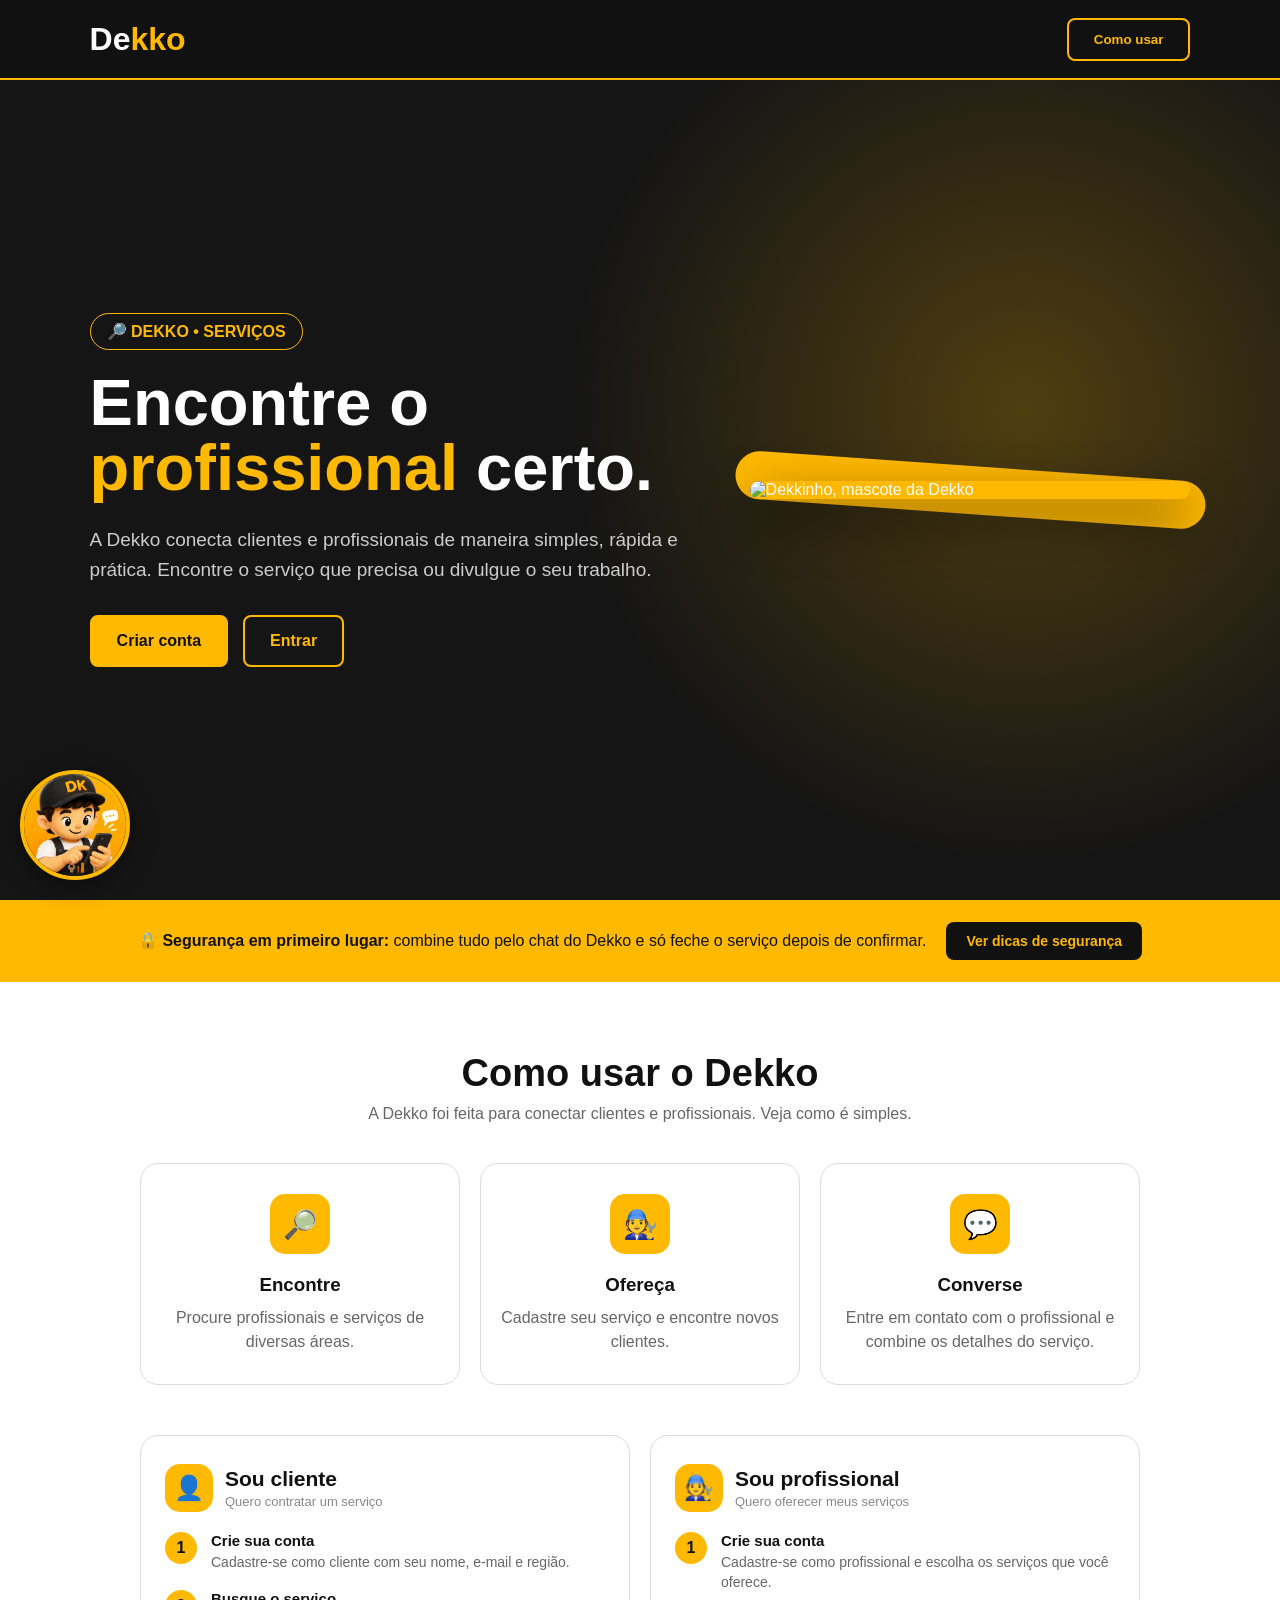
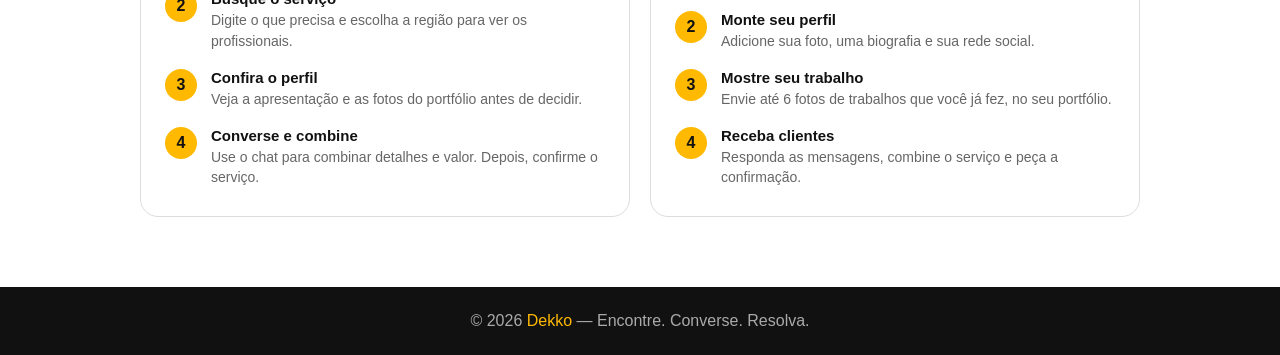
==== public/index.html @ 68f9e817 "Teste 1" ====
<!DOCTYPE html>
<html lang="pt-BR">

<head>
    <meta charset="UTF-8">
    <meta name="viewport" content="width=device-width, initial-scale=1.0">

    <title>Dekko - Busca de Serviços</title>

    <link rel="stylesheet" href="../css/style.css?v=17">

    <link rel="stylesheet" href="../css/home.css?v=1">
</head>

<body>

    <!-- HEADER -->
    <header>

        <div class="logo">
            De<span>kko</span>
        </div>

        <div class="menu">

            <button
                class="btn-entrar"
                type="button"
                onclick="irParaComoUsar()"
            >
                Como usar
            </button>

        </div>

    </header>


    <!-- HERO -->
    <section class="hero">

        <div class="texto">

            <div class="tag">
                🔎 DEKKO • SERVIÇOS
            </div>

            <h1>
                Encontre o
                <span>profissional</span>
                certo.
            </h1>

            <p>
                A Dekko conecta clientes e profissionais
                de maneira simples, rápida e prática.
                Encontre o serviço que precisa ou
                divulgue o seu trabalho.
            </p>

            <div class="botoes">

                <button
                    class="btn-cadastrar"
                    type="button"
                    onclick="abrirCadastro()"
                >
                    Criar conta
                </button>

                <button
                    class="btn-entrar"
                    type="button"
                    onclick="abrirLogin()"
                >
                    Entrar
                </button>

            </div>

        </div>


        <div class="imagem">
            <img
                src="dekin.jpg"
                alt="Dekkinho, mascote da Dekko"
            >
        </div>

    </section>


    <!-- FAIXA DE SEGURANÇA -->
    <section class="faixa-seguranca">

        <p>
            <strong>🔒 Segurança em primeiro lugar:</strong>
            combine tudo pelo chat do Dekko e só feche o serviço
            depois de confirmar.
        </p>

        <button
            type="button"
            onclick="dekkinhoFalar('seguranca')"
        >
            Ver dicas de segurança
        </button>

    </section>


    <!-- COMO USAR -->
    <section class="sobre" id="como-usar">

        <h2>Como usar o Dekko</h2>

        <p>
            A Dekko foi feita para conectar clientes
            e profissionais. Veja como é simples.
        </p>

        <div class="cards">

            <div class="card">

                <div class="icone">🔎</div>

                <h3>Encontre</h3>

                <p>
                    Procure profissionais e serviços de diversas áreas.
                </p>

            </div>


            <div class="card">

                <div class="icone">🧑‍🔧</div>

                <h3>Ofereça</h3>

                <p>
                    Cadastre seu serviço e encontre novos clientes.
                </p>

            </div>


            <div class="card">

                <div class="icone">💬</div>

                <h3>Converse</h3>

                <p>
                    Entre em contato com o profissional e combine
                    os detalhes do serviço.
                </p>

            </div>

        </div>


        <!-- PASSO A PASSO -->
        <div class="trilhas">

            <!-- CLIENTE -->
            <div class="trilha">

                <div class="trilha-titulo">
                    <div class="icone">👤</div>
                    <div>
                        <h3>Sou cliente</h3>
                        <span>Quero contratar um serviço</span>
                    </div>
                </div>

                <ol>
                    <li>
                        <strong>Crie sua conta</strong>
                        <span>Cadastre-se como cliente com seu nome, e-mail e região.</span>
                    </li>
                    <li>
                        <strong>Busque o serviço</strong>
                        <span>Digite o que precisa e escolha a região para ver os profissionais.</span>
                    </li>
                    <li>
                        <strong>Confira o perfil</strong>
                        <span>Veja a apresentação e as fotos do portfólio antes de decidir.</span>
                    </li>
                    <li>
                        <strong>Converse e combine</strong>
                        <span>Use o chat para combinar detalhes e valor. Depois, confirme o serviço.</span>
                    </li>
                </ol>

            </div>


            <!-- PROFISSIONAL -->
            <div class="trilha">

                <div class="trilha-titulo">
                    <div class="icone">🧑‍🔧</div>
                    <div>
                        <h3>Sou profissional</h3>
                        <span>Quero oferecer meus serviços</span>
                    </div>
                </div>

                <ol>
                    <li>
                        <strong>Crie sua conta</strong>
                        <span>Cadastre-se como profissional e escolha os serviços que você oferece.</span>
                    </li>
                    <li>
                        <strong>Monte seu perfil</strong>
                        <span>Adicione sua foto, uma biografia e sua rede social.</span>
                    </li>
                    <li>
                        <strong>Mostre seu trabalho</strong>
                        <span>Envie até 6 fotos de trabalhos que você já fez, no seu portfólio.</span>
                    </li>
                    <li>
                        <strong>Receba clientes</strong>
                        <span>Responda as mensagens, combine o serviço e peça a confirmação.</span>
                    </li>
                </ol>

            </div>

        </div>

    </section>


    <!-- FOOTER -->
    <footer>

        © 2026

        <span>Dekko</span>

        — Encontre. Converse. Resolva.

    </footer>


    <!-- ================================= -->
    <!-- DEKKINHO                          -->
    <!-- ================================= -->

    <button
        class="dk-botao"
        type="button"
        aria-label="Abrir conversa com o Dekkinho"
        onclick="alternarDekkinho()"
    >
        <img
            src="../img/dekkinhocell.jpg"
            alt="Dekkinho"
            onerror="this.onerror=null; this.src='dekin.jpg'"
        >
    </button>

    <div
        class="dk-painel"
        id="dkPainel"
        role="dialog"
        aria-label="Conversa com o Dekkinho"
    >

        <div class="dk-topo">

            <div class="dk-avatar">
                <img
                    src="../img/rostodekko.jpg"
                    alt="Dekkinho"
                    onerror="this.onerror=null; this.src='dekin.jpg'"
                >
            </div>

            <div>
                <strong>Dekkinho</strong>
                <small>Seu ajudante no Dekko</small>
            </div>

            <button
                class="dk-fechar"
                type="button"
                aria-label="Fechar conversa"
                onclick="fecharDekkinho()"
            >
                ×
            </button>

        </div>

        <div class="dk-conversa" id="dkConversa"></div>

        <div class="dk-opcoes">

            <button type="button" onclick="dekkinhoFalar('sobre')">
                💡 Sobre o Dekko
            </button>

            <button type="button" onclick="dekkinhoFalar('seguranca')">
                🔒 Dicas de segurança
            </button>

            <button type="button" onclick="dekkinhoFalar('como')">
                🧭 Como usar
            </button>

        </div>

    </div>


    <!-- LOGIN -->
    <div class="modal" id="login">

        <div class="caixa">

            <button
                class="fechar"
                type="button"
                onclick="fechar()"
            >
                ×
            </button>

            <h2>Entrar na Dekko</h2>

            <p>
                O mesmo login serve para clientes
                e profissionais.
            </p>

            <form onsubmit="fazerLogin(event)">

                <div class="campo">

                    <label>E-mail</label>

                    <input
                        type="email"
                        name="email"
                        placeholder="Digite seu e-mail"
                        required
                    >

                </div>


                <div class="campo">

                    <label>Senha</label>

                    <input
                        type="password"
                        name="senha"
                        placeholder="Digite sua senha"
                        required
                    >

                </div>


                <button
                    class="btn-form"
                    type="submit"
                >
                    Entrar
                </button>

            </form>

        </div>

    </div>


    <!-- ESCOLHA DO CADASTRO -->
    <div class="modal" id="cadastro">

        <div class="caixa">

            <button
                class="fechar"
                type="button"
                onclick="fechar()"
            >
                ×
            </button>

            <h2>Criar conta</h2>

            <p>
                Você deseja se cadastrar como:
            </p>

            <div class="escolha">

                <div
                    class="tipo"
                    onclick="abrirCliente()"
                >

                    <div class="emoji">👤</div>

                    <h3>Cliente</h3>

                    <p>
                        Quero contratar serviços
                    </p>

                </div>


                <div
                    class="tipo"
                    onclick="abrirProfissional()"
                >

                    <div class="emoji">🧑‍🔧</div>

                    <h3>Profissional</h3>

                    <p>
                        Quero oferecer serviços
                    </p>

                </div>

            </div>

        </div>

    </div>


    <!-- CLIENTE -->
    <div class="modal" id="cliente">

        <div class="caixa">

            <button
                class="fechar"
                type="button"
                onclick="fechar()"
            >
                ×
            </button>

            <h2>Cadastro de Cliente</h2>

            <p>
                Crie seus dados de acesso.
            </p>

            <form onsubmit="cadastrarCliente(event)">

                <div class="campo">

                    <label>Nome</label>

                    <input
                        type="text"
                        name="nome"
                        placeholder="Digite seu nome"
                        required
                    >

                </div>


                <div class="campo">

                    <label>E-mail</label>

                    <input
                        type="email"
                        name="email"
                        placeholder="Digite seu e-mail"
                        required
                    >

                </div>


                <div class="campo">

                    <label>Senha</label>

                    <input
                        type="password"
                        name="senha"
                        placeholder="Crie sua senha"
                        required
                    >

                </div>


                <div class="campo">

                    <label>Telefone</label>

                    <input
                        type="tel"
                        name="telefone"
                        placeholder="Digite seu telefone"
                    >

                </div>


                <div class="campo">

                    <label>Região</label>

                    <select
                        name="regiao"
                        required
                    >

                        <option value="">
                            Selecione sua região
                        </option>

                        <option value="Paracambi">
                            Paracambi
                        </option>

                        <option value="Japeri">
                            Japeri
                        </option>

                        <option value="Queimados">
                            Queimados
                        </option>

                        <option value="Seropédica">
                            Seropédica
                        </option>

                    </select>

                </div>


                <button
                    class="btn-form"
                    type="submit"
                >
                    Criar conta
                </button>

            </form>


            <button
                class="voltar"
                type="button"
                onclick="abrirCadastro()"
            >
                ← Voltar
            </button>

        </div>

    </div>


    <!-- PROFISSIONAL -->
    <div class="modal" id="profissional">

        <div class="caixa">

            <button
                class="fechar"
                type="button"
                onclick="fechar()"
            >
                ×
            </button>

            <h2>Cadastro de Profissional</h2>

            <p>
                Cadastre seu serviço na Dekko.
            </p>

            <form onsubmit="cadastrarProfissional(event)">

                <div class="campo">

                    <label>Nome</label>

                    <input
                        type="text"
                        name="nome"
                        placeholder="Digite seu nome"
                        required
                    >

                </div>


                <div class="campo">

                    <label>E-mail</label>

                    <input
                        type="email"
                        name="email"
                        placeholder="Digite seu e-mail"
                        required
                    >

                </div>


                <div class="campo">

                    <label>Senha</label>

                    <input
                        type="password"
                        name="senha"
                        placeholder="Crie sua senha"
                        required
                    >

                </div>


                <!-- SERVIÇOS -->
                <div class="campo">

                    <label>
                        Serviços que você oferece
                    </label>

                    <div class="servicos-checkbox">

                        <label>
                            <input
                                type="checkbox"
                                name="servicos[]"
                                value="Barbeiro"
                            >
                            Barbeiro
                        </label>

                        <label>
                            <input
                                type="checkbox"
                                name="servicos[]"
                                value="Cabeleireira"
                            >
                            Cabeleireira
                        </label>

                        <label>
                            <input
                                type="checkbox"
                                name="servicos[]"
                                value="Manicure"
                            >
                            Manicure
                        </label>

                        <label>
                            <input
                                type="checkbox"
                                name="servicos[]"
                                value="Eletricista"
                            >
                            Eletricista
                        </label>

                        <label>
                            <input
                                type="checkbox"
                                name="servicos[]"
                                value="Encanador"
                            >
                            Encanador
                        </label>

                        <label>
                            <input
                                type="checkbox"
                                name="servicos[]"
                                value="Técnico de informática"
                            >
                            Técnico de informática
                        </label>

                        <label>
                            <input
                                type="checkbox"
                                name="servicos[]"
                                value="Fotógrafo"
                            >
                            Fotógrafo
                        </label>

                        <label>
                            <input
                                type="checkbox"
                                name="servicos[]"
                                value="Designer"
                            >
                            Designer
                        </label>

                        <label>
                            <input
                                type="checkbox"
                                name="servicos[]"
                                value="Professor"
                            >
                            Professor
                        </label>

                        <label>

                            <input
                                type="checkbox"
                                id="checkboxOutro"
                                name="servicos[]"
                                value="outro"
                                onchange="verificarOutroServico()"
                            >

                            Outro serviço

                        </label>

                    </div>

                </div>


                <!-- OUTRO SERVIÇO -->
                <div
                    class="campo outro"
                    id="outro"
                >

                    <label>
                        Digite seu serviço
                    </label>

                    <input
                        type="text"
                        id="outroServico"
                        name="servico_outro"
                        placeholder="Qual serviço você oferece?"
                    >

                </div>


                <div class="campo">

                    <label>Telefone</label>

                    <input
                        type="tel"
                        name="telefone"
                        placeholder="Digite seu telefone"
                    >

                </div>


                <div class="campo">

                    <label>Endereço</label>

                    <input
                        type="text"
                        name="endereco"
                        placeholder="Digite seu endereço"
                    >

                </div>


                <div class="campo">

                    <label>Região</label>

                    <select
                        name="regiao"
                        required
                    >

                        <option value="">
                            Selecione sua região
                        </option>

                        <option value="Paracambi">
                            Paracambi
                        </option>

                        <option value="Japeri">
                            Japeri
                        </option>

                        <option value="Queimados">
                            Queimados
                        </option>

                        <option value="Seropédica">
                            Seropédica
                        </option>

                    </select>

                </div>


                <button
                    class="btn-form"
                    type="submit"
                >
                    Criar conta profissional
                </button>

            </form>


            <button
                class="voltar"
                type="button"
                onclick="abrirCadastro()"
            >
                ← Voltar
            </button>

        </div>

    </div>


    <!-- ================================= -->
    <!-- EDITAR PERFIL                     -->
    <!-- ================================= -->

    <div
        class="modal"
        id="modalEditarPerfil"
    >

        <div class="caixa">

            <button
                class="fechar"
                type="button"
                onclick="fecharEditarPerfil()"
            >
                ×
            </button>

            <h2>Editar perfil</h2>

            <p>
                Altere suas informações abaixo.
            </p>


            <form id="formEditarPerfil">

                <div class="campo">

                    <label for="editarNome">
                        Nome
                    </label>

                    <input
                        type="text"
                        id="editarNome"
                        name="nome"
                        value="João"
                        required
                    >

                </div>


                <div class="campo">

                    <label for="editarEmail">
                        E-mail
                    </label>

                    <input
                        type="email"
                        id="editarEmail"
                        name="email"
                        value="email@gmail.com"
                        required
                    >

                </div>


                <div class="campo">

                    <label for="editarTelefone">
                        Telefone
                    </label>

                    <input
                        type="tel"
                        id="editarTelefone"
                        name="telefone"
                        value="(21) 99999-9999"
                    >

                </div>


                <div class="campo">

                    <label for="editarRegiao">
                        Região
                    </label>

                    <select
                        id="editarRegiao"
                        name="regiao"
                        required
                    >

                        <option value="Paracambi">
                            Paracambi
                        </option>

                        <option value="Japeri">
                            Japeri
                        </option>

                        <option value="Queimados">
                            Queimados
                        </option>

                        <option value="Seropédica">
                            Seropédica
                        </option>

                    </select>

                </div>


                <div class="campo">

                    <label for="editarSenha">
                        Nova senha
                    </label>

                    <input
                        type="password"
                        id="editarSenha"
                        name="senha"
                        placeholder="Digite uma nova senha"
                    >

                </div>


                <button
                    class="btn-form"
                    type="submit"
                >
                    Salvar alterações
                </button>

            </form>

        </div>

    </div>


    <!-- JavaScript do Dekko -->
   <script src="../js/index.js?v=2"></script>


    <!-- JavaScript do Dekkinho -->
    <script src="../js/dekkinho.js?v=1"></script>


    <!-- VLibras -->
    <div vw class="enabled">

        <div
            vw-access-button
            class="active"
        ></div>

        <div vw-plugin-wrapper>

            <div class="vw-plugin-top-wrapper"></div>

        </div>

    </div>


    <script src="https://vlibras.gov.br/app/vlibras-plugin.js"></script>

    <script>

        new window.VLibras.Widget(
            "https://vlibras.gov.br/app"
        );

    </script>

</body>

</html>
---- css/style.css ----
* {
    margin: 0;
    padding: 0;
    box-sizing: border-box;
    font-family: Arial, Helvetica, sans-serif;
}

body {
    background: #111;
    color: white;
}

button {
    cursor: pointer;
    font-weight: bold;
}

/* ============================= */
/* HEADER */
/* ============================= */

header {
    width: 100%;
    height: 80px;
    background: #111;
    display: flex;
    align-items: center;
    justify-content: space-between;
    padding: 0 7%;
    border-bottom: 2px solid #ffb900;
}

.logo {
    font-size: 32px;
    font-weight: bold;
    color: white;
}

.logo span {
    color: #ffb900;
}

.menu {
    display: flex;
    align-items: center;
    gap: 15px;
}

/* ============================= */
/* BOTÕES DO HEADER */
/* ============================= */

.btn-entrar {
    padding: 12px 25px;
    border: 2px solid #ffb900;
    border-radius: 8px;
    background: transparent;
    color: #ffb900;
}

.btn-entrar:hover {
    background: #ffb900;
    color: #111;
}

.btn-cadastrar {
    padding: 12px 25px;
    border: 2px solid #ffb900;
    border-radius: 8px;
    background: #ffb900;
    color: #111;
}

.btn-cadastrar:hover {
    background: #ffd43b;
}

/* ============================= */
/* MENU DO PERFIL */
/* ============================= */

.perfil-menu {
    position: relative;
}

.btn-perfil {
    width: 46px;
    height: 46px;
    border: 2px solid #ffb900;
    border-radius: 50%;
    background: #ffb900;
    color: #111;
    font-size: 21px;
    display: flex;
    align-items: center;
    justify-content: center;
    transition: 0.2s;
    box-shadow: 0 4px 12px rgba(0, 0, 0, 0.25);
}

.btn-perfil:hover {
    background: #ffd43b;
    transform: scale(1.08);
}

.menu-perfil {
    display: none;
    position: absolute;
    top: 58px;
    right: 0;
    width: 215px;
    background: white;
    color: #111;
    border-radius: 14px;
    padding: 8px;
    box-shadow: 0 12px 35px rgba(0, 0, 0, 0.4);
    z-index: 9999;
}

.menu-perfil.ativo {
    display: block;
}

.perfil-info {
    padding: 12px;
    border-bottom: 1px solid #eee;
    margin-bottom: 5px;
}

.perfil-info strong {
    color: #111;
    font-size: 15px;
}

.menu-perfil button {
    width: 100%;
    border: none;
    background: transparent;
    color: #333;
    padding: 12px;
    border-radius: 9px;
    text-align: left;
    font-size: 14px;
    font-weight: 600;
    transition: 0.2s;
}

.menu-perfil button:hover {
    background: #fff3c4;
    color: #111;
}

/* ============================= */
/* HERO */
/* ============================= */

.hero {
    min-height: calc(100vh - 80px);
    display: flex;
    align-items: center;
    justify-content: space-between;
    gap: 60px;
    padding: 70px 7%;
    background:
        radial-gradient(
            circle at 80% 40%,
            rgba(255, 185, 0, 0.25),
            transparent 40%
        ),
        #151515;
}

.texto {
    max-width: 600px;
}

.tag {
    display: inline-block;
    padding: 8px 16px;
    border: 1px solid #ffb900;
    border-radius: 30px;
    color: #ffb900;
    margin-bottom: 20px;
    font-weight: bold;
}

h1 {
    font-size: 65px;
    line-height: 1;
    margin-bottom: 25px;
}

h1 span {
    color: #ffb900;
}

.texto p {
    font-size: 19px;
    line-height: 1.6;
    color: #ccc;
    margin-bottom: 30px;
}

.botoes {
    display: flex;
    gap: 15px;
}

.botoes button {
    font-size: 16px;
    padding: 15px 25px;
}

.imagem {
    width: 520px;
    max-width: 48%;
    position: relative;
}

.imagem::before {
    content: "";
    position: absolute;
    inset: -15px;
    background: #ffb900;
    border-radius: 30px;
    transform: rotate(4deg);
}

.imagem img {
    width: 100%;
    display: block;
    position: relative;
    border-radius: 22px;
    box-shadow: 0 20px 50px rgba(0, 0, 0, 0.7);
}

/* ============================= */
/* SOBRE */
/* ============================= */

.sobre {
    background: white;
    color: #111;
    padding: 70px 7%;
    text-align: center;
}

.sobre h2 {
    font-size: 38px;
    margin-bottom: 10px;
}

.sobre > p {
    color: #666;
    margin-bottom: 40px;
}

.cards {
    max-width: 1000px;
    margin: auto;
    display: grid;
    grid-template-columns: repeat(3, 1fr);
    gap: 20px;
}

.card {
    padding: 30px 20px;
    border: 1px solid #ddd;
    border-radius: 18px;
    transition: 0.2s;
}

.card:hover {
    transform: translateY(-5px);
    border-color: #ffb900;
    box-shadow: 0 10px 30px rgba(0, 0, 0, 0.1);
}

.icone {
    width: 60px;
    height: 60px;
    margin: auto auto 20px;
    border-radius: 15px;
    background: #ffb900;
    display: flex;
    align-items: center;
    justify-content: center;
    font-size: 28px;
}

.card h3 {
    margin-bottom: 10px;
}

.card p {
    color: #666;
    line-height: 1.5;
}

/* ============================= */
/* FOOTER */
/* ============================= */

footer {
    background: #111;
    color: #aaa;
    padding: 25px;
    text-align: center;
}

footer span {
    color: #ffb900;
}

/* ============================= */
/* MODAIS */
/* ============================= */

.modal {
    position: fixed;
    inset: 0;
    background: rgba(0, 0, 0, 0.82);
    display: none;
    align-items: center;
    justify-content: center;
    padding: 20px;
    z-index: 1000;
    overflow-y: auto;
}

.modal.ativo {
    display: flex;
}

.caixa {
    width: 100%;
    max-width: 430px;
    max-height: calc(100vh - 40px);
    background: white;
    color: #111;
    padding: 30px;
    border-radius: 18px;
    border-top: 6px solid #ffb900;
    position: relative;
    overflow-y: auto;
    box-shadow: 0 20px 60px rgba(0, 0, 0, 0.5);
}

.caixa h2 {
    font-size: 27px;
    margin-bottom: 8px;
    padding-right: 40px;
}

.caixa > p {
    color: #777;
    margin-bottom: 22px;
    line-height: 1.4;
}

.fechar {
    position: absolute;
    right: 14px;
    top: 14px;
    width: 34px;
    height: 34px;
    border: none;
    border-radius: 50%;
    background: #eee;
    color: #333;
    font-size: 20px;
    display: flex;
    align-items: center;
    justify-content: center;
}

.fechar:hover {
    background: #ffb900;
}

/* ============================= */
/* ESCOLHA CLIENTE / PROFISSIONAL */
/* ============================= */

.escolha {
    display: grid;
    grid-template-columns: 1fr 1fr;
    gap: 14px;
}

.tipo {
    border: 2px solid #ddd;
    padding: 22px 15px;
    border-radius: 15px;
    text-align: center;
    cursor: pointer;
    transition: 0.2s;
}

.tipo:hover {
    border-color: #ffb900;
    background: #fff9df;
    transform: translateY(-3px);
}

.tipo .emoji {
    font-size: 38px;
    margin-bottom: 8px;
}

.tipo p {
    font-size: 13px;
    color: #777;
    margin-top: 6px;
}

/* ============================= */
/* FORMULÁRIOS */
/* ============================= */

.campo {
    margin-bottom: 13px;
}

.campo label {
    display: block;
    font-weight: bold;
    margin-bottom: 6px;
    color: #222;
}

.campo input,
.campo select {
    width: 100%;
    padding: 12px;
    border: 1px solid #ccc;
    border-radius: 8px;
    outline: none;
    font-size: 15px;
    background: white;
    color: #111;
}

.campo input:focus,
.campo select:focus {
    border: 2px solid #ffb900;
}

/* ============================= */
/* SERVIÇOS */
/* ============================= */

.servicos-checkbox {
    display: grid;
    grid-template-columns: 1fr 1fr;
    gap: 8px;
    margin-top: 8px;
}

.servicos-checkbox label {
    display: flex;
    align-items: center;
    gap: 8px;
    padding: 10px;
    border: 1px solid #ddd;
    border-radius: 8px;
    font-size: 14px;
    cursor: pointer;
    transition: 0.2s;
}

.servicos-checkbox label:hover {
    border-color: #ffb900;
    background: #fff9df;
}

.servicos-checkbox input {
    width: auto;
    accent-color: #ffb900;
}

.outro {
    display: none;
}

.outro.ativo {
    display: block;
}

/* ============================= */
/* BOTÕES DOS FORMULÁRIOS */
/* ============================= */

.btn-form {
    width: 100%;
    padding: 14px;
    border: none;
    border-radius: 8px;
    background: #111;
    color: #ffb900;
    font-size: 15px;
}

.btn-form:hover {
    background: #ffb900;
    color: #111;
}

.voltar {
    width: 100%;
    margin-top: 13px;
    border: none;
    background: transparent;
    color: #777;
    padding: 8px;
}

.voltar:hover {
    color: #111;
}

/* ============================= */
/* PÁGINA DE PROFISSIONAIS */
/* ============================= */

.pagina-profissionais {
    min-height: calc(100vh - 80px);
    background:
        radial-gradient(
            circle at 80% 20%,
            rgba(255, 185, 0, 0.18),
            transparent 35%
        ),
        #151515;
    padding: 60px 7%;
}

.titulo-profissionais {
    max-width: 900px;
    margin: 0 auto 40px;
    text-align: center;
}

.titulo-profissionais h1 {
    font-size: 48px;
    margin-bottom: 15px;
}

.titulo-profissionais p {
    color: #ccc;
    font-size: 18px;
}

/* ============================= */
/* ÁREA DE BUSCA */
/* ============================= */

.busca-profissionais {
    max-width: 1000px;
    margin: 0 auto 55px;
    background: white;
    color: #111;
    padding: 25px;
    border-radius: 18px;
    display: grid;
    grid-template-columns: 1fr 1fr auto;
    gap: 15px;
    align-items: end;
    box-shadow: 0 15px 40px rgba(0, 0, 0, 0.35);
}

.busca-profissionais .campo {
    margin-bottom: 0;
}

.busca-profissionais .campo label {
    display: block;
    margin-bottom: 7px;
    color: #222;
    font-weight: 700;
}

.busca-profissionais select {
    width: 100%;
    height: 45px;
    padding: 0 12px;
    border: 1px solid #ccc;
    border-radius: 8px;
    background: white;
    color: #111;
    font-size: 15px;
    outline: none;
}

.busca-profissionais select:focus {
    border: 2px solid #ffb900;
}

.busca-profissionais .btn-form {
    width: auto;
    min-width: 120px;
    height: 45px;
    padding: 0 22px;
}

/* ============================= */
/* RESULTADOS */
/* ============================= */

.lista-profissionais {
    max-width: 1000px;
    margin: auto;
}

.lista-profissionais h2 {
    color: white;
    font-size: 30px;
    margin-bottom: 25px;
}

/* ============================= */
/* CARDS */
/* ============================= */

.cards-profissionais {
    display: flex;
    flex-direction: column;
    gap: 15px;
}

.card-profissional {
    background: white;
    color: #111;
    padding: 20px 22px;
    border-radius: 16px;
    display: flex;
    align-items: center;
    gap: 18px;
    border: 2px solid transparent;
    transition: 0.2s;
    box-shadow: 0 8px 25px rgba(0, 0, 0, 0.22);
}

.card-profissional:hover {
    transform: translateY(-3px);
    border-color: #ffb900;
    box-shadow: 0 12px 30px rgba(0, 0, 0, 0.35);
}

/* ============================= */
/* FOTO DO PROFISSIONAL */
/* ============================= */

.foto-card-profissional {
    width: 75px;
    height: 75px;
    min-width: 75px;
    border-radius: 50%;
    background: #fff3c4;
    border: 3px solid #ffb900;
    overflow: hidden;
    display: flex;
    align-items: center;
    justify-content: center;
    font-size: 28px;
    font-weight: 800;
    color: #111;
}

.foto-card-profissional img {
    width: 100%;
    height: 100%;
    object-fit: cover;
    display: block;
}

.foto-card-profissional span {
    display: flex;
    width: 100%;
    height: 100%;
    align-items: center;
    justify-content: center;
}

/* ============================= */
/* INFORMAÇÕES DO CARD */
/* ============================= */

.info-card-profissional {
    flex: 1;
    min-width: 0;
}

.info-card-profissional h3 {
    margin: 0 0 7px;
    font-size: 21px;
    color: #111;
}

.info-card-profissional p {
    margin: 3px 0;
    color: #666;
    font-size: 14px;
}

.info-card-profissional .especialidade {
    color: #ff9f00;
    font-weight: 700;
}

/* ============================= */
/* BOTÃO VER PERFIL */
/* ============================= */

.btn-ver-perfil {
    border: none;
    background: #111;
    color: #ffb900;
    padding: 11px 18px;
    border-radius: 9px;
    font-size: 14px;
    font-weight: 700;
    white-space: nowrap;
    cursor: pointer;
    transition: 0.2s;
}

.btn-ver-perfil:hover {
    background: #ffb900;
    color: #111;
    transform: translateY(-2px);
}

/* ============================= */
/* MENSAGEM DA BUSCA */
/* ============================= */

.mensagem-busca {
    background: white;
    color: #777;
    padding: 30px;
    border-radius: 15px;
    text-align: center;
    box-shadow: 0 8px 25px rgba(0, 0, 0, 0.2);
}

/* ============================= */
/* CRIAR PERFIL */
/* ============================= */

.criar-perfil {
    max-width: 900px;
    margin: 0 auto;
    padding: 60px 20px;
}

.titulo-pagina {
    text-align: center;
    margin-bottom: 40px;
}

.titulo-pagina .tag {
    display: inline-block;
    background: #fff3c4;
    color: #111;
    padding: 8px 14px;
    border-radius: 20px;
    font-size: 13px;
    font-weight: 700;
    margin-bottom: 15px;
}

.titulo-pagina h1 {
    font-size: 42px;
    margin: 0 0 12px;
    color: white;
}

.titulo-pagina h1 span {
    color: #ffb900;
}

.titulo-pagina p {
    color: #ccc;
    font-size: 17px;
}

/* ============================= */
/* FORMULÁRIO DO PERFIL */
/* ============================= */

.formulario-perfil {
    background: white;
    border-radius: 22px;
    padding: 35px;
    box-shadow: 0 15px 45px rgba(0, 0, 0, 0.1);
    border-top: 6px solid #ffb900;
}

/* ============================= */
/* FOTO DE PERFIL */
/* ============================= */

.foto-perfil-area {
    text-align: center;
    padding-bottom: 35px;
    border-bottom: 1px solid #eee;
    margin-bottom: 35px;
}

.foto-perfil-area h2,
.dados-perfil h2 {
    margin: 0 0 8px;
    color: #111;
}

.foto-perfil-area p {
    color: #777;
    margin-bottom: 25px;
}

.preview-perfil {
    display: flex;
    justify-content: center;
    margin-bottom: 20px;
}

.avatar-preview {
    width: 150px;
    height: 150px;
    border-radius: 50%;
    background: #fff3c4;
    border: 5px solid #ffb900;
    display: flex;
    align-items: center;
    justify-content: center;
    font-size: 55px;
    overflow: hidden;
}

.avatar-preview img {
    width: 100%;
    height: 100%;
    object-fit: cover;
}

.btn-foto {
    display: inline-flex;
    align-items: center;
    justify-content: center;
    background: #111;
    color: white;
    padding: 12px 22px;
    border-radius: 10px;
    font-weight: 700;
    cursor: pointer;
    transition: 0.2s;
}

.btn-foto:hover {
    background: #ffb900;
    color: #111;
}

#fotoPerfil {
    display: none;
}

.foto-perfil-area small {
    display: block;
    margin-top: 12px;
    color: #888;
}

/* ============================= */
/* DADOS DO PERFIL */
/* ============================= */

.dados-perfil {
    margin-bottom: 30px;
}

.dados-perfil h2 {
    margin-bottom: 25px;
}

.dados-perfil .campo {
    margin-bottom: 20px;
}

.dados-perfil label {
    display: block;
    margin-bottom: 7px;
    font-weight: 700;
    color: #222;
}

.dados-perfil label span {
    color: #888;
    font-weight: 400;
}

.dados-perfil input,
.dados-perfil textarea {
    width: 100%;
    box-sizing: border-box;
    border: 1px solid #ddd;
    border-radius: 10px;
    padding: 13px 14px;
    font-family: inherit;
    font-size: 15px;
    outline: none;
    transition: 0.2s;
}

.dados-perfil textarea {
    resize: vertical;
    min-height: 100px;
}

.dados-perfil input:focus,
.dados-perfil textarea:focus {
    border-color: #ffb900;
    box-shadow: 0 0 0 3px rgba(255, 185, 0, 0.15);
}

.btn-continuar {
    width: 100%;
    margin-top: 10px;
    font-size: 16px;
}

/* ============================= */
/* PORTFÓLIO */
/* ============================= */

.pagina-portfolio {
    max-width: 950px;
    margin: 0 auto;
    padding: 60px 20px;
}

.formulario-portfolio {
    background: white;
    border-radius: 22px;
    padding: 35px;
    box-shadow: 0 15px 45px rgba(0, 0, 0, 0.1);
    border-top: 6px solid #ffb900;
}

.portfolio-info {
    text-align: center;
    margin-bottom: 30px;
}

.portfolio-info h2 {
    margin: 0 0 8px;
    color: #111;
}

.portfolio-info p {
    color: #777;
    margin: 0;
}

.portfolio-info strong {
    color: #111;
}

/* ============================= */
/* GRADE DE FOTOS */
/* ============================= */

.grade-portfolio {
    display: grid;
    grid-template-columns: repeat(3, 1fr);
    gap: 15px;
}

.slot-foto {
    position: relative;
    aspect-ratio: 1 / 1;
    border: 2px dashed #ddd;
    border-radius: 15px;
    background: #fafafa;
    display: flex;
    align-items: center;
    justify-content: center;
    cursor: pointer;
    overflow: hidden;
    transition: 0.2s;
}

.slot-foto:hover {
    border-color: #ffb900;
    background: #fffaf0;
    transform: translateY(-2px);
}

.slot-foto input {
    display: none;
}

.slot-conteudo {
    text-align: center;
    color: #777;
    display: flex;
    flex-direction: column;
    align-items: center;
    gap: 6px;
    pointer-events: none;
}

.slot-conteudo strong {
    color: #444;
    font-size: 14px;
}

.slot-conteudo small {
    color: #999;
    font-size: 12px;
}

.icone-foto {
    width: 48px;
    height: 48px;
    border-radius: 50%;
    background: #fff3c4;
    color: #111;
    display: flex;
    align-items: center;
    justify-content: center;
    font-size: 28px;
    font-weight: 700;
}

/* ============================= */
/* FOTO ADICIONADA */
/* ============================= */

.slot-foto.foto-adicionada {
    border: 3px solid #ffb900;
    background-size: cover;
    background-position: center;
}

.slot-foto.foto-adicionada::after {
    content: "";
    position: absolute;
    inset: 0;
    background: rgba(0, 0, 0, 0.25);
    pointer-events: none;
}

.slot-foto.foto-adicionada .slot-conteudo {
    position: relative;
    z-index: 2;
    color: white;
}

.slot-foto.foto-adicionada .slot-conteudo strong,
.slot-foto.foto-adicionada .slot-conteudo small {
    color: white;
}

.slot-foto.foto-adicionada .icone-foto {
    background: #ffb900;
    color: #111;
}

/* ============================= */
/* CONTADOR DO PORTFÓLIO */
/* ============================= */

.contador-portfolio {
    text-align: center;
    margin: 20px 0;
    color: #777;
    font-size: 14px;
    font-weight: 600;
}

.btn-finalizar {
    width: 100%;
    font-size: 16px;
    margin-top: 5px;
}

/* ============================= */
/* PERFIL PROFISSIONAL */
/* ============================= */

.perfil-profissional {
    max-width: 950px;
    margin: 0 auto;
    padding: 60px 20px;
}

.perfil-instagram {
    background: white;
    border-radius: 22px;
    padding: 35px;
    box-shadow: 0 15px 45px rgba(0, 0, 0, 0.1);
    border-top: 6px solid #ffb900;
}

/* CABEÇALHO */

.perfil-cabecalho {
    display: flex;
    align-items: center;
    gap: 30px;
    padding-bottom: 30px;
}

.perfil-avatar {
    width: 150px;
    height: 150px;
    min-width: 150px;
    border-radius: 50%;
    background: #fff3c4;
    border: 5px solid #ffb900;
    display: flex;
    align-items: center;
    justify-content: center;
    overflow: hidden;
    font-size: 60px;
    font-weight: 800;
    color: #111;
}

.perfil-avatar img {
    width: 100%;
    height: 100%;
    object-fit: cover;
}

.perfil-avatar span {
    display: flex;
    align-items: center;
    justify-content: center;
    width: 100%;
    height: 100%;
}

.perfil-dados {
    flex: 1;
}

.perfil-dados h1 {
    margin: 0 0 8px;
    color: #111;
    font-size: 32px;
}

.perfil-servico {
    margin: 0 0 8px;
    color: #ff9f00;
    font-weight: 700;
    font-size: 17px;
}

.perfil-regiao {
    margin: 0 0 18px;
    color: #666;
    font-size: 15px;
}

/* BOTÃO CONVERSAR */

.btn-conversar {
    border: none;
    background: #111;
    color: white;
    padding: 12px 22px;
    border-radius: 10px;
    font-size: 15px;
    font-weight: 700;
    cursor: pointer;
    transition: 0.2s;
}

.btn-conversar:hover {
    background: #ffb900;
    color: #111;
    transform: translateY(-2px);
}

/* BIO */

.perfil-bio {
    background: #fafafa;
    border-radius: 14px;
    padding: 22px;
    margin-bottom: 20px;
}

.perfil-bio h3 {
    margin: 0 0 10px;
    color: #111;
    font-size: 18px;
}

.perfil-bio p {
    margin: 0;
    color: #666;
    line-height: 1.6;
}

/* REDE SOCIAL */

.perfil-social {
    display: flex;
    align-items: center;
    gap: 10px;
    padding: 5px 0 20px;
}

.perfil-social strong {
    color: #111;
}

.perfil-social a {
    color: #ff9f00;
    font-weight: 700;
    text-decoration: none;
}

.perfil-social a:hover {
    text-decoration: underline;
}

/* DIVISÓRIA */

.perfil-divisoria {
    height: 1px;
    background: #eee;
    margin: 5px 0 30px;
}

/* TÍTULO DO PORTFÓLIO */

.titulo-portfolio {
    display: flex;
    align-items: baseline;
    justify-content: space-between;
    gap: 15px;
    margin-bottom: 20px;
}

.titulo-portfolio h2 {
    margin: 0;
    color: #111;
    font-size: 25px;
}

.titulo-portfolio span {
    color: #888;
    font-size: 14px;
}

/* GALERIA */

.galeria-portfolio {
    display: grid;
    grid-template-columns: repeat(3, 1fr);
    gap: 12px;
}

.foto-portfolio {
    aspect-ratio: 1 / 1;
    border-radius: 12px;
    overflow: hidden;
    background: #f5f5f5;
}

.foto-portfolio img {
    width: 100%;
    height: 100%;
    object-fit: cover;
    display: block;
    transition: 0.25s;
}

.foto-portfolio:hover img {
    transform: scale(1.05);
}

/* PORTFÓLIO VAZIO */

.portfolio-vazio {
    grid-column: 1 / -1;
    text-align: center;
    padding: 50px 20px;
    background: #fafafa;
    border: 2px dashed #ddd;
    border-radius: 15px;
}

.portfolio-vazio span {
    display: block;
    font-size: 40px;
    margin-bottom: 10px;
}

.portfolio-vazio h3 {
    margin: 0 0 6px;
    color: #333;
}

.portfolio-vazio p {
    margin: 0;
    color: #888;
}

/* ERRO */

.perfil-erro {
    text-align: center;
    padding: 60px 20px;
}

.perfil-erro h2 {
    margin-bottom: 10px;
    color: #111;
}

.perfil-erro p {
    color: #777;
}

/* ============================= */
/* PÁGINA DE MENSAGENS */
/* ============================= */

.pagina-mensagens {
    min-height: calc(100vh - 80px);
    background:
        radial-gradient(
            circle at 80% 20%,
            rgba(255, 185, 0, 0.18),
            transparent 35%
        ),
        #151515;
    padding: 55px 7%;
}

.titulo-mensagens {
    max-width: 1000px;
    margin: 0 auto 35px;
}

.titulo-mensagens h1 {
    color: white;
    font-size: 42px;
    margin: 12px 0;
}

.titulo-mensagens h1 span {
    color: #ffb900;
}

.titulo-mensagens p {
    color: #ccc;
    font-size: 16px;
}

/* ============================= */
/* ÁREA DE MENSAGENS */
/* ============================= */

.area-mensagens {
    max-width: 1250px;
    height: 900px;
    margin: 0 auto;
    background: white;
    border-radius: 22px;
    overflow: hidden;
    display: grid;
    grid-template-columns: 340px 1fr;
    box-shadow: 0 18px 50px rgba(0, 0, 0, 0.35);
}

/* ============================= */
/* LISTA DE CONVERSAS */
/* ============================= */

.lista-conversas {
    background: #fafafa;
    border-right: 1px solid #e5e5e5;
    overflow: hidden;
}

.topo-conversas {
    min-height: 90px;
    padding: 25px;
    border-bottom: 1px solid #e5e5e5;
}

.topo-conversas h2 {
    margin: 0;
    color: #111;
    font-size: 23px;
}

.topo-conversas span {
    display: block;
    margin-top: 6px;
    color: #999;
    font-size: 13px;
}

/* ============================= */
/* CONVERSA */
/* ============================= */

.conversa {
    width: 100%;
    border: none;
    border-bottom: 1px solid #eee;
    background: transparent;
    padding: 17px;
    display: flex;
    align-items: center;
    gap: 12px;
    text-align: left;
    cursor: pointer;
    transition: 0.2s;
}

.conversa:hover {
    background: #fff4cc;
}

.conversa.ativa {
    background: #fff3c4;
    border-left: 4px solid #ffb900;
}

/* ============================= */
/* AVATAR DA CONVERSA */
/* ============================= */

.avatar-conversa {
    width: 50px;
    height: 50px;
    min-width: 50px;
    border-radius: 50%;
    background: #ffb900;
    display: flex;
    align-items: center;
    justify-content: center;
    font-size: 20px;
    font-weight: 800;
    color: #111;
}

/* ============================= */
/* INFORMAÇÕES DA CONVERSA */
/* ============================= */

.info-conversa {
    min-width: 0;
    display: flex;
    flex-direction: column;
    gap: 3px;
}

.info-conversa strong {
    color: #111;
    font-size: 15px;
}

.info-conversa span {
    color: #ff9f00;
    font-size: 12px;
    font-weight: 700;
}

.info-conversa small {
    color: #777;
    font-size: 12px;
    white-space: nowrap;
    overflow: hidden;
    text-overflow: ellipsis;
}

.nome-conversa {
    display: flex;
    align-items: center;
    justify-content: space-between;
    gap: 8px;
}

.nome-conversa small {
    color: #aaa !important;
    font-size: 10px !important;
    flex-shrink: 0;
}

.ultima-mensagem {
    max-width: 200px;
}

/* ============================= */
/* CHAT */
/* ============================= */

.chat {
    min-width: 0;
    display: flex;
    flex-direction: column;
}

/* ============================= */
/* TOPO DO CHAT */
/* ============================= */

.topo-chat {
    min-height: 90px;
    padding: 18px 25px;
    background: white;
    border-bottom: 1px solid #e5e5e5;
    display: flex;
    align-items: center;
    justify-content: space-between;
    gap: 15px;
}

.perfil-chat {
    display: flex;
    align-items: center;
    gap: 14px;
}

.avatar-chat {
    width: 52px;
    height: 52px;
    min-width: 52px;
    border-radius: 50%;
    background: #ffb900;
    color: #111;
    display: flex;
    align-items: center;
    justify-content: center;
    font-size: 22px;
    font-weight: 800;
    border: 2px solid #ffb900;
}

.avatar-vazio {
    background: #fff3c4;
    border-color: #ffb900;
}

.topo-chat h2 {
    margin: 0 0 4px;
    color: #111;
    font-size: 19px;
}

.topo-chat > .perfil-chat span {
    color: #999;
    font-size: 13px;
}

.status-chat {
    display: flex;
    align-items: center;
    gap: 7px;
    color: #999;
    font-size: 12px;
}

.status-online {
    width: 9px;
    height: 9px;
    border-radius: 50%;
    background: #31b44b;
}

.status-cinza {
    background: #bbb;
}

/* ============================= */
/* MENSAGENS */
/* ============================= */

.mensagens-chat {
    flex: 1;
    padding: 25px;
    background:
        radial-gradient(
            circle at 80% 20%,
            rgba(255, 185, 0, 0.08),
            transparent 35%
        ),
        #f7f7f7;
    overflow-y: auto;
    display: flex;
    flex-direction: column;
    gap: 10px;
}

.mensagens-chat::-webkit-scrollbar {
    width: 7px;
}

.mensagens-chat::-webkit-scrollbar-track {
    background: transparent;
}

.mensagens-chat::-webkit-scrollbar-thumb {
    background: #ddd;
    border-radius: 10px;
}

.mensagens-chat::-webkit-scrollbar-thumb:hover {
    background: #ffb900;
}

/* ============================= */
/* AVISO DO CHAT */
/* ============================= */

.aviso-chat {
    max-width: 500px;
    margin: 0 auto 15px;
    padding: 10px 14px;
    background: #fff8df;
    border: 1px solid #f0d36a;
    border-radius: 10px;
    display: flex;
    align-items: center;
    gap: 9px;
    color: #705d16;
}

.aviso-chat span {
    font-size: 16px;
}

.aviso-chat p {
    margin: 0;
    font-size: 11px;
    line-height: 1.4;
}

/* ============================= */
/* BALÕES DE MENSAGEM */
/* ============================= */

.mensagem {
    max-width: 85%;
    padding: 10px 13px;
    border-radius: 15px;
    position: relative;
    box-shadow: 0 2px 6px rgba(0, 0, 0, 0.06);
}

.mensagem p {
    margin: 0 0 4px;
    font-size: 14px;
    line-height: 1.45;
}

.mensagem small {
    display: block;
    font-size: 10px;
    text-align: right;
}

.mensagem.recebida {
    align-self: flex-start;
    background: white;
    color: #222;
    border-bottom-left-radius: 4px;
}

.mensagem.recebida small {
    color: #999;
}

.mensagem.enviada {
    align-self: flex-end;
    background: #ffb900;
    color: #111;
    border-bottom-right-radius: 4px;
}

.mensagem.enviada small {
    color: #6f5700;
}

/* ============================= */
/* CONFIRMAÇÃO DO SERVIÇO */
/* ============================= */

.confirmacao-servico {
    width: min(90%, 500px);
    margin: 15px auto;
    padding: 18px;
    background: white;
    border: 2px solid #ffb900;
    border-radius: 16px;
    display: flex;
    align-items: flex-start;
    gap: 14px;
    box-shadow: 0 6px 20px rgba(0, 0, 0, 0.1);
}

.icone-confirmacao {
    width: 45px;
    height: 45px;
    min-width: 45px;
    border-radius: 50%;
    background: #fff3c4;
    display: flex;
    align-items: center;
    justify-content: center;
    font-size: 21px;
}

.conteudo-confirmacao {
    flex: 1;
}

.titulo-confirmacao {
    display: block;
    color: #111;
    font-size: 16px;
    font-weight: 800;
    margin-bottom: 5px;
}

.conteudo-confirmacao p {
    margin: 0 0 12px;
    color: #666;
    font-size: 13px;
    line-height: 1.5;
}

.status-confirmacao {
    display: flex;
    align-items: center;
    gap: 7px;
    margin-bottom: 14px;
    color: #b27b00;
    font-size: 12px;
    font-weight: 700;
}

.bolinha-status {
    width: 8px;
    height: 8px;
    border-radius: 50%;
    background: #ffb900;
}

/* ============================= */
/* BOTÕES DA CONFIRMAÇÃO */
/* ============================= */

.acoes-confirmacao {
    display: flex;
    gap: 8px;
}

.btn-confirmar-servico,
.btn-recusar-servico {
    border: none;
    padding: 9px 13px;
    border-radius: 8px;
    font-size: 12px;
    font-weight: 700;
    transition: 0.2s;
}

.btn-confirmar-servico {
    background: #111;
    color: #ffb900;
}

.btn-confirmar-servico:hover {
    background: #ffb900;
    color: #111;
    transform: translateY(-1px);
}

.btn-recusar-servico {
    background: #eee;
    color: #666;
}

.btn-recusar-servico:hover {
    background: #ddd;
    color: #222;
}

/* ============================= */
/* SERVIÇO CONFIRMADO */
/* ============================= */

.status-confirmacao.confirmado {
    color: #25883a;
}

.status-confirmacao.confirmado .bolinha-status {
    background: #31b44b;
}

.confirmacao-servico:has(.confirmado) {
    border-color: #31b44b;
}

.confirmacao-servico:has(.confirmado) .icone-confirmacao {
    background: #e5f7e8;
}

/* ============================= */
/* SERVIÇO RECUSADO */
/* ============================= */

.status-confirmacao.recusado {
    color: #b33a3a;
}

.status-confirmacao.recusado .bolinha-status {
    background: #d64545;
}

.confirmacao-servico:has(.recusado) {
    border-color: #d64545;
}

.confirmacao-servico:has(.recusado) .icone-confirmacao {
    background: #ffe8e8;
}

/* ============================= */
/* CAMPO DE MENSAGEM */
/* ============================= */

.campo-mensagem {
    min-height: 72px;
    padding: 12px 15px;
    background: white;
    border-top: 1px solid #e5e5e5;
    display: flex;
    align-items: center;
    gap: 10px;
}

.campo-mensagem input {
    flex: 1;
    height: 45px;
    padding: 0 15px;
    border: 1px solid #ddd;
    border-radius: 12px;
    background: #f7f7f7;
    color: #111;
    outline: none;
    font-size: 14px;
    transition: 0.2s;
}

.campo-mensagem input:focus {
    background: white;
    border-color: #ffb900;
    box-shadow: 0 0 0 3px rgba(255, 185, 0, 0.12);
}

.campo-mensagem button {
    width: 45px;
    height: 45px;
    min-width: 45px;
    border: none;
    border-radius: 12px;
    background: #ffb900;
    color: #111;
    font-size: 20px;
    display: flex;
    align-items: center;
    justify-content: center;
    transition: 0.2s;
}

.campo-mensagem button:hover {
    background: #ffd43b;
    transform: translateY(-2px);
}

/* ============================= */
/* ESTADO VAZIO */
/* ============================= */

.conversas-vazio {
    min-height: 300px;
    padding: 40px 25px;
    display: flex;
    flex-direction: column;
    align-items: center;
    justify-content: center;
    text-align: center;
}

.icone-vazio {
    width: 70px;
    height: 70px;
    border-radius: 50%;
    background: #fff3c4;
    display: flex;
    align-items: center;
    justify-content: center;
    font-size: 30px;
    margin-bottom: 18px;
}

.conversas-vazio strong {
    color: #222;
    font-size: 17px;
}

.conversas-vazio p {
    max-width: 230px;
    margin: 8px 0 0;
    color: #888;
    font-size: 13px;
    line-height: 1.5;
}

.mensagens-vazio {
    display: flex;
    align-items: center;
    justify-content: center;
}

.central-vazio {
    width: min(450px, 85%);
    text-align: center;
}

.icone-central {
    width: 100px;
    height: 100px;
    margin: 0 auto 22px;
    border-radius: 50%;
    background: #fff3c4;
    display: flex;
    align-items: center;
    justify-content: center;
    box-shadow: 0 8px 25px rgba(255, 185, 0, 0.15);
}

.icone-central span {
    font-size: 42px;
}

.central-vazio h2 {
    margin: 0 0 10px;
    color: #111;
    font-size: 25px;
}

.central-vazio p {
    margin: 0 auto 25px;
    color: #777;
    font-size: 14px;
    line-height: 1.6;
}

.btn-vazio {
    border: none;
    padding: 13px 22px;
    border-radius: 10px;
    background: #ffb900;
    color: #111;
    font-size: 14px;
    font-weight: 800;
    cursor: pointer;
    transition: 0.2s;
}

.btn-vazio:hover {
    background: #ffd43b;
    transform: translateY(-2px);
    box-shadow: 0 6px 15px rgba(255, 185, 0, 0.25);
}

.campo-desativado {
    background: #fafafa;
    opacity: 0.75;
}

.campo-desativado input {
    cursor: not-allowed;
}

.campo-desativado button {
    cursor: not-allowed;
    background: #ddd;
    color: #999;
}

/* ============================= */
/* VISUAL DO PROFISSIONAL */
/* ============================= */

body[data-tipo="profissional"] .central-vazio .icone-central {
    background: #111;
}

body[data-tipo="profissional"] .central-vazio .icone-central span {
    filter: none;
}

body[data-tipo="profissional"] .icone-vazio {
    background: #111;
}

body[data-tipo="profissional"] .conversas-vazio strong {
    color: #111;
}

/* ============================= */
/* PESQUISA DE SERVIÇO */
/* ============================= */

.pesquisa-servico {
    position: relative;
}

.pesquisa-servico input {
    width: 100%;
    height: 45px;
    padding: 0 12px;
    border: 1px solid #ccc;
    border-radius: 8px;
    background: white;
    color: #111;
    font-size: 15px;
    outline: none;
    box-sizing: border-box;
}

.pesquisa-servico input:focus {
    border: 2px solid #ffb900;
}

.sugestoes-servico {
    position: absolute;
    top: calc(100% + 5px);
    left: 0;
    right: 0;
    background: white;
    border: 1px solid #ddd;
    border-radius: 10px;
    box-shadow: 0 8px 20px rgba(0, 0, 0, 0.15);
    overflow: hidden;
    z-index: 20;
    display: none;
}

.sugestao-servico {
    width: 100%;
    border: none;
    background: white;
    color: #222;
    padding: 12px 14px;
    text-align: left;
    font-size: 14px;
    cursor: pointer;
    transition: 0.15s;
}

.sugestao-servico:hover {
    background: #fff3c4;
}

.sugestao-servico strong {
    color: #ff9f00;
}

/* ============================= */
/* FAVORITO */
/* ============================= */

.btn-favorito {
    width: 42px;
    height: 42px;
    min-width: 42px;
    border: 1px solid #ddd;
    border-radius: 50%;
    background: white;
    color: #999;
    font-size: 23px;
    display: flex;
    align-items: center;
    justify-content: center;
    cursor: pointer;
    transition: 0.2s;
}

.btn-favorito:hover {
    border-color: #ffb900;
    color: #ffb900;
    transform: scale(1.08);
}

.btn-favorito.favoritado {
    background: #fff3c4;
    border-color: #ffb900;
    color: #ffb900;
}


/* ============================= */
/* RESPONSIVO - TABLET */
/* ============================= */

@media (max-width: 850px) {

    .hero {
        flex-direction: column;
        text-align: center;
    }

    .imagem {
        max-width: 90%;
    }

    .botoes {
        justify-content: center;
    }

    .cards {
        grid-template-columns: 1fr;
    }

    .busca-profissionais {
        grid-template-columns: 1fr;
    }

    .busca-profissionais .btn-form {
        width: 100%;
    }

    .area-mensagens {
        grid-template-columns: 280px 1fr;
        height: 680px;
    }

    .mensagem {
        max-width: 80%;
    }

    .status-chat {
        display: none;
    }
}

/* ============================= */
/* RESPONSIVO - CELULAR */
/* ============================= */

@media (max-width: 550px) {

    header {
        padding: 0 5%;
    }

    .logo {
        font-size: 24px;
    }

    .menu {
        gap: 7px;
    }

    .menu > button {
        padding: 9px 12px;
        font-size: 12px;
    }

    /* MENU DO PERFIL */

    .btn-perfil {
        width: 42px;
        height: 42px;
        font-size: 19px;
    }

    .menu-perfil {
        top: 53px;
        right: 0;
        width: 195px;
    }

    h1 {
        font-size: 45px;
    }

    .escolha {
        grid-template-columns: 1fr;
    }

    /* MODAL */

    .modal {
        padding: 10px;
        align-items: center;
    }

    .caixa {
        width: 100%;
        max-width: 390px;
        max-height: calc(100vh - 20px);
        padding: 24px 18px;
        border-radius: 15px;
    }

    .caixa h2 {
        font-size: 24px;
        margin-bottom: 7px;
    }

    .caixa > p {
        font-size: 14px;
        margin-bottom: 18px;
    }

    .campo {
        margin-bottom: 11px;
    }

    .campo input,
    .campo select {
        padding: 11px;
        font-size: 15px;
    }

    .servicos-checkbox {
        grid-template-columns: 1fr;
        gap: 6px;
    }

    .servicos-checkbox label {
        padding: 9px;
    }

    .btn-form {
        padding: 13px;
    }

    /* PROFISSIONAIS */

    .pagina-profissionais {
        padding: 40px 5%;
    }

    .titulo-profissionais h1 {
        font-size: 36px;
    }

    /* CRIAR PERFIL */

    .criar-perfil {
        padding: 40px 15px;
    }

    .titulo-pagina h1 {
        font-size: 30px;
    }

    .titulo-pagina p {
        font-size: 15px;
    }

    .formulario-perfil {
        padding: 25px 18px;
        border-radius: 16px;
    }

    .avatar-preview {
        width: 125px;
        height: 125px;
        font-size: 45px;
    }

    /* PORTFÓLIO */

    .pagina-portfolio {
        padding: 40px 15px;
    }

    .formulario-portfolio {
        padding: 25px 18px;
        border-radius: 16px;
    }

    .grade-portfolio {
        grid-template-columns: repeat(2, 1fr);
        gap: 10px;
    }

    /* PERFIL */

    .perfil-profissional {
        padding: 40px 15px;
    }

    .perfil-instagram {
        padding: 25px 18px;
        border-radius: 16px;
    }

    .perfil-cabecalho {
        flex-direction: column;
        text-align: center;
        gap: 20px;
    }

    .perfil-avatar {
        width: 125px;
        height: 125px;
        min-width: 125px;
        font-size: 48px;
    }

    .perfil-dados h1 {
        font-size: 27px;
    }

    .perfil-social {
        justify-content: center;
        flex-wrap: wrap;
    }

    .titulo-portfolio {
        flex-direction: column;
        gap: 5px;
    }

    .galeria-portfolio {
        grid-template-columns: repeat(2, 1fr);
        gap: 8px;
    }

    /* MENSAGENS */

    .pagina-mensagens {
        padding: 35px 4%;
    }

    .titulo-mensagens h1 {
        font-size: 34px;
    }

    .area-mensagens {
        height: 700px;
        grid-template-columns: 1fr;
        border-radius: 16px;
    }

    .lista-conversas {
        height: 100px;
        border-right: none;
        border-bottom: 1px solid #e5e5e5;
    }

    .topo-conversas {
        display: none;
    }

    .conversas-vazio {
        display: none;
    }

    .topo-chat {
        min-height: 72px;
        padding: 12px 15px;
    }

    .avatar-chat {
        width: 44px;
        height: 44px;
        min-width: 44px;
    }

    .central-vazio {
        width: 85%;
    }

    .mensagens-chat {
        padding: 15px 12px;
    }

    .mensagem {
        max-width: 85%;
    }

    .confirmacao-servico {
        width: 100%;
        padding: 14px;
    }

    .acoes-confirmacao {
        flex-direction: column;
    }

    .btn-confirmar-servico,
    .btn-recusar-servico {
        width: 100%;
    }

    .campo-mensagem {
        min-height: 65px;
        padding: 10px;
    }

}
@media (max-width: 400px) {

    .area-mensagens {
        height: 650px;
    }

    .central-vazio h2 {
        font-size: 21px;
    }

    .central-vazio p {
        font-size: 13px;
    }
}

@media (max-width: 380px) {

    .grade-portfolio {
        grid-template-columns: 1fr;
    }

    .pagina-mensagens {
        padding: 25px 3%;
    }

    .titulo-mensagens h1 {
        font-size: 29px;
    }

    .area-mensagens {
        height: 620px;
    }
}
@media (max-width: 380px) {
    .grade-portfolio {
        grid-template-columns: 1fr;
    }

    .pagina-mensagens {
        padding: 25px 3%;
    }

    .titulo-mensagens h1 {
        font-size: 29px;
    }

    .area-mensagens {
        height: 620px;
    }
}
/* Estilos da página inicial (index.html): faixa de segurança,
   seção Como usar e Dekkinho. Carregar DEPOIS do style.css */

/* ============================= */
/* NOVIDADES DA HOME             */
/* ============================= */

html {
    scroll-behavior: smooth;
}

/* ----- Faixa de segurança ----- */

.faixa-seguranca {
    background: #ffb900;
    color: #111;
    padding: 22px 7%;
    display: flex;
    align-items: center;
    justify-content: center;
    gap: 20px;
    flex-wrap: wrap;
    text-align: center;
}

.faixa-seguranca p {
    font-size: 16px;
    line-height: 1.4;
}

.faixa-seguranca button {
    border: none;
    background: #111;
    color: #ffb900;
    padding: 11px 20px;
    border-radius: 8px;
    font-size: 14px;
    transition: 0.2s;
}

.faixa-seguranca button:hover {
    background: white;
    color: #111;
}

/* ----- Como usar: trilhas ----- */

.trilhas {
    max-width: 1000px;
    margin: 50px auto 0;
    display: grid;
    grid-template-columns: 1fr 1fr;
    gap: 20px;
    text-align: left;
}

.trilha {
    padding: 28px 24px;
    border: 1px solid #ddd;
    border-radius: 18px;
    background: white;
}

.trilha-titulo {
    display: flex;
    align-items: center;
    gap: 12px;
    margin-bottom: 20px;
}

.trilha-titulo .icone {
    margin: 0;
    width: 48px;
    height: 48px;
    font-size: 24px;
}

.trilha-titulo h3 {
    font-size: 21px;
    margin: 0;
}

.trilha-titulo span {
    display: block;
    font-size: 13px;
    color: #888;
    margin-top: 3px;
    font-weight: normal;
}

.trilha ol {
    list-style: none;
    counter-reset: passo;
}

.trilha li {
    counter-increment: passo;
    position: relative;
    padding: 0 0 18px 46px;
    min-height: 34px;
}

.trilha li:last-child {
    padding-bottom: 0;
}

.trilha li::before {
    content: counter(passo);
    position: absolute;
    left: 0;
    top: 0;
    width: 32px;
    height: 32px;
    border-radius: 50%;
    background: #ffb900;
    color: #111;
    font-weight: bold;
    display: flex;
    align-items: center;
    justify-content: center;
}

.trilha li strong {
    display: block;
    font-size: 15px;
    color: #111;
    margin-bottom: 3px;
}

.trilha li span {
    font-size: 14px;
    color: #666;
    line-height: 1.45;
}

/* ----- Dekkinho ----- */

/* Tamanho do balão do Dekkinho: mude só este número */
:root {
    --dk-tamanho: 110px;
}

.dk-botao {
    position: fixed;
    left: 20px;
    bottom: 20px;
    width: var(--dk-tamanho);
    height: var(--dk-tamanho);
    border: 4px solid #ffb900;
    border-radius: 50%;
    background: #111;
    overflow: hidden;
    padding: 0;
    z-index: 900;
    box-shadow: 0 6px 24px rgba(0, 0, 0, 0.45);
    transition: 0.2s;
    display: flex;
    align-items: center;
    justify-content: center;
    font-size: 44px;
}

.dk-botao:hover {
    transform: scale(1.08);
}

.dk-botao img {
    width: 100%;
    height: 100%;
    object-fit: cover;
    display: block;
}

.dk-painel {
    position: fixed;
    left: 20px;
    bottom: calc(var(--dk-tamanho) + 35px);
    width: min(370px, calc(100vw - 40px));
    height: min(520px, calc(100vh - var(--dk-tamanho) - 60px));
    background: white;
    color: #111;
    border-radius: 18px;
    overflow: hidden;
    box-shadow: 0 15px 50px rgba(0, 0, 0, 0.5);
    z-index: 900;
    display: none;
    flex-direction: column;
    border-top: 5px solid #ffb900;
}

.dk-painel.aberto {
    display: flex;
}

.dk-topo {
    padding: 14px 16px;
    background: #111;
    color: white;
    display: flex;
    align-items: center;
    gap: 12px;
}

.dk-avatar {
    width: 44px;
    height: 44px;
    min-width: 44px;
    border-radius: 50%;
    border: 2px solid #ffb900;
    overflow: hidden;
    background: #ffb900;
    display: flex;
    align-items: center;
    justify-content: center;
    font-size: 22px;
}

.dk-avatar img {
    width: 100%;
    height: 100%;
    object-fit: cover;
    display: block;
}

.dk-topo strong {
    display: block;
    font-size: 16px;
}

.dk-topo small {
    color: #bbb;
    font-size: 12px;
}

.dk-fechar {
    margin-left: auto;
    width: 32px;
    height: 32px;
    border: none;
    border-radius: 50%;
    background: #2a2a2a;
    color: white;
    font-size: 18px;
}

.dk-fechar:hover {
    background: #ffb900;
    color: #111;
}

.dk-conversa {
    flex: 1;
    padding: 16px;
    background: #f7f7f7;
    overflow-y: auto;
    display: flex;
    flex-direction: column;
    gap: 10px;
}

.dk-msg {
    max-width: 88%;
    padding: 10px 13px;
    border-radius: 15px;
    font-size: 14px;
    line-height: 1.45;
    box-shadow: 0 2px 6px rgba(0, 0, 0, 0.06);
    flex-shrink: 0;
}

.dk-msg.bot {
    align-self: flex-start;
    background: white;
    color: #222;
    border-bottom-left-radius: 4px;
}

.dk-msg.usuario {
    align-self: flex-end;
    background: #ffb900;
    color: #111;
    border-bottom-right-radius: 4px;
}

.dk-msg p + p {
    margin-top: 8px;
}

.dk-msg ul {
    list-style: none;
}

.dk-msg li {
    margin-bottom: 7px;
}

.dk-msg li:last-child {
    margin-bottom: 0;
}

.dk-acao {
    margin-top: 10px;
    border: none;
    background: #111;
    color: #ffb900;
    padding: 9px 14px;
    border-radius: 8px;
    font-size: 13px;
}

.dk-acao:hover {
    background: #ffb900;
    color: #111;
}

.dk-digitando {
    color: #999;
    font-style: italic;
}

.dk-opcoes {
    padding: 12px 14px;
    border-top: 1px solid #eee;
    background: white;
    display: flex;
    flex-wrap: wrap;
    gap: 8px;
}

.dk-opcoes button {
    border: 2px solid #ffb900;
    background: white;
    color: #111;
    padding: 8px 13px;
    border-radius: 20px;
    font-size: 13px;
    transition: 0.2s;
}

.dk-opcoes button:hover {
    background: #ffb900;
}

/* ----- Responsivo ----- */

@media (max-width: 850px) {

    .trilhas {
        grid-template-columns: 1fr;
    }
}

@media (max-width: 550px) {

    :root {
        --dk-tamanho: 84px;
    }

    .faixa-seguranca {
        padding: 20px 5%;
    }

    .dk-botao {
        left: 15px;
        bottom: 15px;
        font-size: 34px;
    }

    .dk-painel {
        left: 10px;
        bottom: calc(var(--dk-tamanho) + 28px);
        width: calc(100vw - 20px);
    }
}
/* ============================= */
/* PORTFÓLIO: ETAPAS */
/* ============================= */

.pf-etapas {
    display: flex;
    align-items: center;
    justify-content: center;
    gap: 10px;
    margin-bottom: 35px;
    flex-wrap: wrap;
}

.pf-etapa {
    display: flex;
    align-items: center;
    gap: 8px;
    color: #888;
    font-size: 14px;
    font-weight: bold;
}

.pf-etapa span {
    width: 30px;
    height: 30px;
    border-radius: 50%;
    border: 2px solid #555;
    display: flex;
    align-items: center;
    justify-content: center;
    font-size: 14px;
}

.pf-etapa.feita {
    color: #31b44b;
}

.pf-etapa.feita span {
    background: #31b44b;
    border-color: #31b44b;
    color: white;
}

.pf-etapa.atual {
    color: #ffb900;
}

.pf-etapa.atual span {
    background: #ffb900;
    border-color: #ffb900;
    color: #111;
}

.pf-linha {
    width: 40px;
    height: 2px;
    background: #444;
}

.pf-linha.feita {
    background: #31b44b;
}

/* ============================= */
/* PORTFÓLIO: TOPO E PROGRESSO */
/* ============================= */

.pf-topo h2 {
    color: #111;
    font-size: 24px;
    margin-bottom: 6px;
}

.pf-topo p {
    color: #666;
    line-height: 1.5;
    margin-bottom: 22px;
}

.pf-progresso {
    margin-bottom: 22px;
    padding: 16px 18px;
    background: #fafafa;
    border: 1px solid #eee;
    border-radius: 14px;
}

.pf-progresso-topo {
    display: flex;
    justify-content: space-between;
    align-items: baseline;
    gap: 10px;
    margin-bottom: 10px;
    flex-wrap: wrap;
}

.pf-contagem {
    font-size: 22px;
    font-weight: 800;
    color: #111;
}

.pf-contagem small {
    font-size: 13px;
    font-weight: normal;
    color: #888;
}

.pf-mensagem {
    font-size: 14px;
    font-weight: 600;
    color: #b27b00;
}

.pf-mensagem.ok {
    color: #25883a;
}

.pf-barra {
    height: 10px;
    background: #eee;
    border-radius: 10px;
    overflow: hidden;
}

.pf-barra-preenchida {
    height: 100%;
    width: 0;
    background: #ffb900;
    border-radius: 10px;
    transition: width 0.3s, background 0.3s;
}

.pf-barra-preenchida.ok {
    background: #31b44b;
}

/* ============================= */
/* PORTFÓLIO: SLOTS DE FOTO */
/* ============================= */

.slot-foto input {
    display: block;
    position: absolute;
    width: 1px;
    height: 1px;
    opacity: 0;
    pointer-events: none;
}

.slot-foto:focus-within {
    outline: 3px solid #ffb900;
    outline-offset: 2px;
}

.pf-numero {
    position: absolute;
    top: 10px;
    left: 10px;
    width: 26px;
    height: 26px;
    border-radius: 50%;
    background: #111;
    color: #ffb900;
    font-size: 13px;
    font-weight: bold;
    display: flex;
    align-items: center;
    justify-content: center;
    z-index: 3;
    pointer-events: none;
}

.pf-miniatura {
    position: absolute;
    inset: 0;
    width: 100%;
    height: 100%;
    object-fit: cover;
    display: block;
    z-index: 1;
}

.slot-foto.foto-adicionada {
    border: 3px solid #31b44b;
}

.slot-foto.foto-adicionada::after {
    z-index: 2;
    background: linear-gradient(
        to top,
        rgba(0, 0, 0, 0.6),
        transparent 45%
    );
}

.slot-foto.foto-adicionada .pf-numero {
    background: #31b44b;
    color: white;
}

.slot-foto.foto-adicionada .slot-conteudo {
    display: none;
}

.pf-trocar {
    position: absolute;
    left: 0;
    right: 0;
    bottom: 10px;
    text-align: center;
    color: white;
    font-size: 13px;
    font-weight: bold;
    z-index: 3;
    display: none;
    pointer-events: none;
}

.slot-foto.foto-adicionada .pf-trocar {
    display: block;
}
/* ============================= */
/* FOTO NO BALÃO DO PERFIL */
/* ============================= */

.btn-perfil {
    overflow: hidden;
    padding: 0;
}

.btn-perfil img {
    width: 100%;
    height: 100%;
    object-fit: cover;
    display: block;
}

.foto-editar {
    display: flex;
    align-items: center;
    gap: 16px;
    margin-bottom: 20px;
    padding-bottom: 18px;
    border-bottom: 1px solid #eee;
}

.foto-editar-previa {
    width: 76px;
    height: 76px;
    min-width: 76px;
    border-radius: 50%;
    background: #fff3c4;
    border: 3px solid #ffb900;
    overflow: hidden;
    display: flex;
    align-items: center;
    justify-content: center;
    font-size: 32px;
}

.foto-editar-previa img {
    width: 100%;
    height: 100%;
    object-fit: cover;
    display: block;
}

.foto-editar-acoes {
    display: flex;
    flex-direction: column;
    align-items: flex-start;
    gap: 6px;
}

#fotoBalao {
    display: none;
}

.foto-editar-remover {
    border: none;
    background: transparent;
    color: #999;
    font-size: 13px;
    padding: 4px 0;
}

.foto-editar-remover:hover {
    color: #d64545;
}
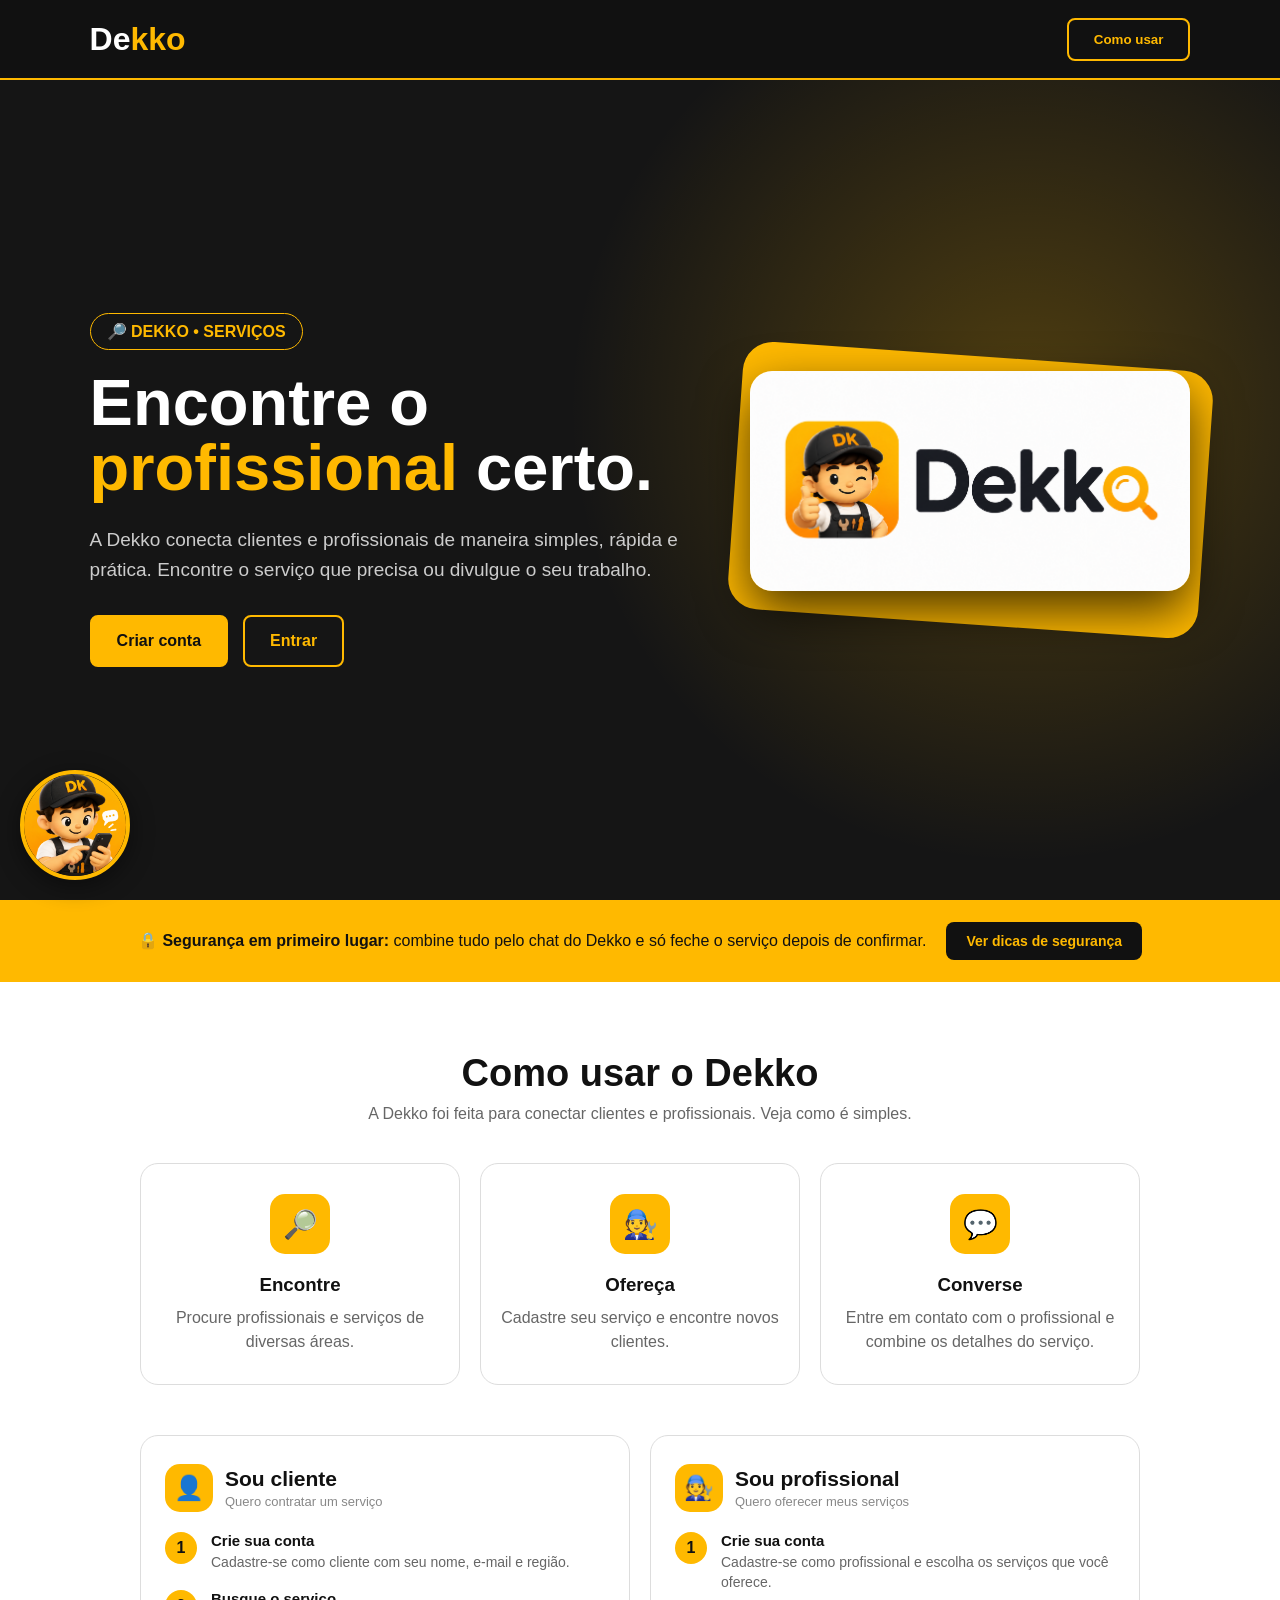
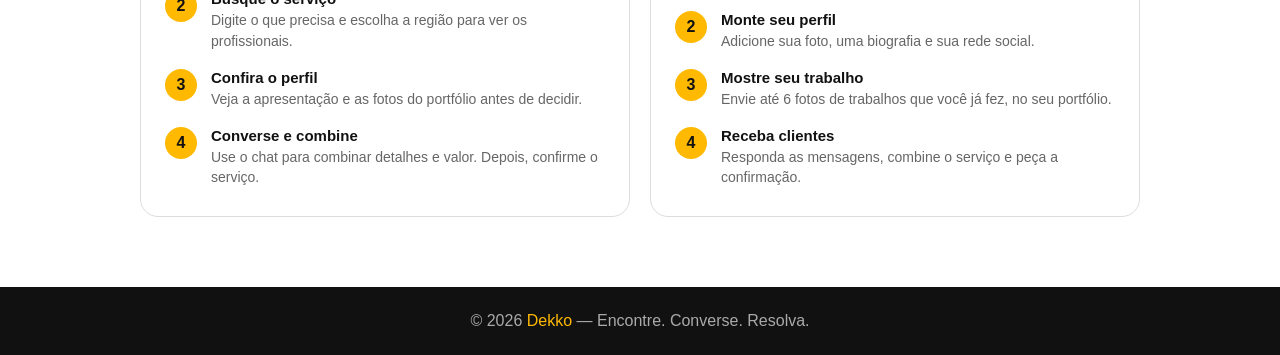
==== commit 8fca1734: "Arrumar uns erros" ====
--- a/public/index.html
+++ b/public/index.html
@@ -82,8 +82,7 @@
 
 
         <div class="imagem">
-            <img
-                src="dekin.jpg"
+            <img src="../img/dekin.jpg" alt="Dekkinho">
                 alt="Dekkinho, mascote da Dekko"
             >
         </div>
@@ -321,67 +320,184 @@
 
 
     <!-- LOGIN -->
-    <div class="modal" id="login">
-
-        <div class="caixa">
+   
+<div class="modal" id="login">
+    <div class="caixa">
+
+        <button
+            class="fechar"
+            type="button"
+            onclick="fechar()"
+        >
+            ×
+        </button>
+
+        <h2>Entrar na Dekko</h2>
+
+        <p>
+            Como você deseja entrar?
+        </p>
+
+        <div class="escolha">
+
+            <!-- CLIENTE -->
+            <div
+                class="tipo"
+                onclick="abrirLoginCliente()"
+            >
+                <div class="emoji">👤</div>
+
+                <h3>Cliente</h3>
+
+                <p>
+                    Quero encontrar profissionais
+                </p>
+            </div>
+
+            <!-- PROFISSIONAL -->
+            <div
+                class="tipo"
+                onclick="abrirLoginProfissional()"
+            >
+                <div class="emoji">🧑‍🔧</div>
+
+                <h3>Profissional</h3>
+
+                <p>
+                    Quero receber clientes
+                </p>
+            </div>
+
+        </div>
+
+    </div>
+</div>
+
+
+<!-- LOGIN CLIENTE -->
+<div class="modal" id="loginCliente">
+    <div class="caixa">
+
+        <button
+            class="fechar"
+            type="button"
+            onclick="fechar()"
+        >
+            ×
+        </button>
+
+        <h2>Entrar como cliente</h2>
+
+        <p>
+            Acesse sua conta para encontrar profissionais.
+        </p>
+
+        <form onsubmit="fazerLoginCliente(event)">
+
+            <div class="campo">
+                <label>E-mail</label>
+
+                <input
+                    type="email"
+                    name="email"
+                    placeholder="Digite seu e-mail"
+                    required
+                >
+            </div>
+
+            <div class="campo">
+                <label>Senha</label>
+
+                <input
+                    type="password"
+                    name="senha"
+                    placeholder="Digite sua senha"
+                    required
+                >
+            </div>
 
             <button
-                class="fechar"
-                type="button"
-                onclick="fechar()"
-            >
-                ×
-            </button>
-
-            <h2>Entrar na Dekko</h2>
-
-            <p>
-                O mesmo login serve para clientes
-                e profissionais.
-            </p>
-
-            <form onsubmit="fazerLogin(event)">
-
-                <div class="campo">
-
-                    <label>E-mail</label>
-
-                    <input
-                        type="email"
-                        name="email"
-                        placeholder="Digite seu e-mail"
-                        required
-                    >
-
-                </div>
-
-
-                <div class="campo">
-
-                    <label>Senha</label>
-
-                    <input
-                        type="password"
-                        name="senha"
-                        placeholder="Digite sua senha"
-                        required
-                    >
-
-                </div>
-
-
-                <button
-                    class="btn-form"
-                    type="submit"
-                >
-                    Entrar
-                </button>
-
-            </form>
-
-        </div>
+                class="btn-form"
+                type="submit"
+            >
+                Entrar
+            </button>
+
+        </form>
+
+        <button
+            class="voltar"
+            type="button"
+            onclick="abrirLogin()"
+        >
+            ← Voltar
+        </button>
 
     </div>
+</div>
+
+
+<!-- LOGIN PROFISSIONAL -->
+<div class="modal" id="loginProfissional">
+    <div class="caixa">
+
+        <button
+            class="fechar"
+            type="button"
+            onclick="fechar()"
+        >
+            ×
+        </button>
+
+        <h2>Entrar como profissional</h2>
+
+        <p>
+            Acesse sua conta para receber clientes.
+        </p>
+
+        <form onsubmit="fazerLoginProfissional(event)">
+
+            <div class="campo">
+                <label>E-mail</label>
+
+                <input
+                    type="email"
+                    name="email"
+                    placeholder="Digite seu e-mail"
+                    required
+                >
+            </div>
+
+            <div class="campo">
+                <label>Senha</label>
+
+                <input
+                    type="password"
+                    name="senha"
+                    placeholder="Digite sua senha"
+                    required
+                >
+            </div>
+
+            <button
+                class="btn-form"
+                type="submit"
+            >
+                Entrar
+            </button>
+
+        </form>
+
+        <button
+            class="voltar"
+            type="button"
+            onclick="abrirLogin()"
+        >
+            ← Voltar
+        </button>
+
+    </div>
+</div>
 
 
     <!-- ESCOLHA DO CADASTRO -->
--- a/css/style.css
+++ b/css/style.css
@@ -3134,3 +3134,119 @@
 .foto-editar-remover:hover {
     color: #d64545;
 }
+.slot-foto .preview-foto,
+.slot-foto .pf-miniatura {
+    position: absolute !important;
+    top: 0 !important;
+    right: 0 !important;
+    bottom: 0 !important;
+    left: 0 !important;
+
+    width: 100% !important;
+    height: 100% !important;
+
+    max-width: 100% !important;
+    max-height: 100% !important;
+
+    object-fit: contain !important;
+    object-position: center !important;
+
+    display: block !important;
+
+    background: #111;
+
+    z-index: 1;
+}
+.mensagens-chat {
+    display: flex;
+    flex-direction: column;
+    gap: 8px;
+}
+
+.mensagem {
+    max-width: 70%;
+    padding: 8px 12px;
+    border-radius: 12px;
+}
+
+.mensagem.enviada {
+    align-self: flex-end;
+    background: #dcf8c6;
+}
+
+.mensagem.recebida {
+    align-self: flex-start;
+    background: #ffffff;
+}
+.mensagens-chat {
+    display: flex;
+    flex-direction: column;
+    gap: 8px;
+}
+
+.mensagens-chat .mensagem.enviada {
+    align-self: flex-end;
+    background: #ffe9a8;
+}
+
+.mensagens-chat .mensagem.recebida {
+    align-self: flex-start;
+    background: #ffffff;
+}
+.mensagem-hora {
+    display: block;
+    margin-top: 4px;
+    font-size: 10px;
+    text-align: right;
+    opacity: 0.7;
+}
+.avatar-chat,
+.avatar-conversa {
+    overflow: hidden;
+}
+
+.avatar-chat img,
+.avatar-conversa img {
+    width: 100%;
+    height: 100%;
+    object-fit: cover;
+    display: block;
+}
+.avatar-chat,
+.avatar-conversa,
+.btn-perfil-mensagens {
+    overflow: hidden;
+}
+
+.avatar-chat img,
+.avatar-conversa img,
+.btn-perfil-mensagens img {
+    width: 100%;
+    height: 100%;
+    object-fit: cover;
+    display: block;
+}
+.area-mensagens {
+    display: grid;
+    grid-template-columns: 340px minmax(0, 1fr);
+    width: 100%;
+}
+
+.chat {
+    width: 100%;
+}
+
+@media (max-width: 850px) {
+    .area-mensagens {
+        grid-template-columns: 280px minmax(0, 1fr);
+    }
+}
+
+@media (max-width: 550px) {
+    .area-mensagens {
+        grid-template-columns: 1fr;
+    }
+}
+.pf-remover {
+    display: none !important;
+}
